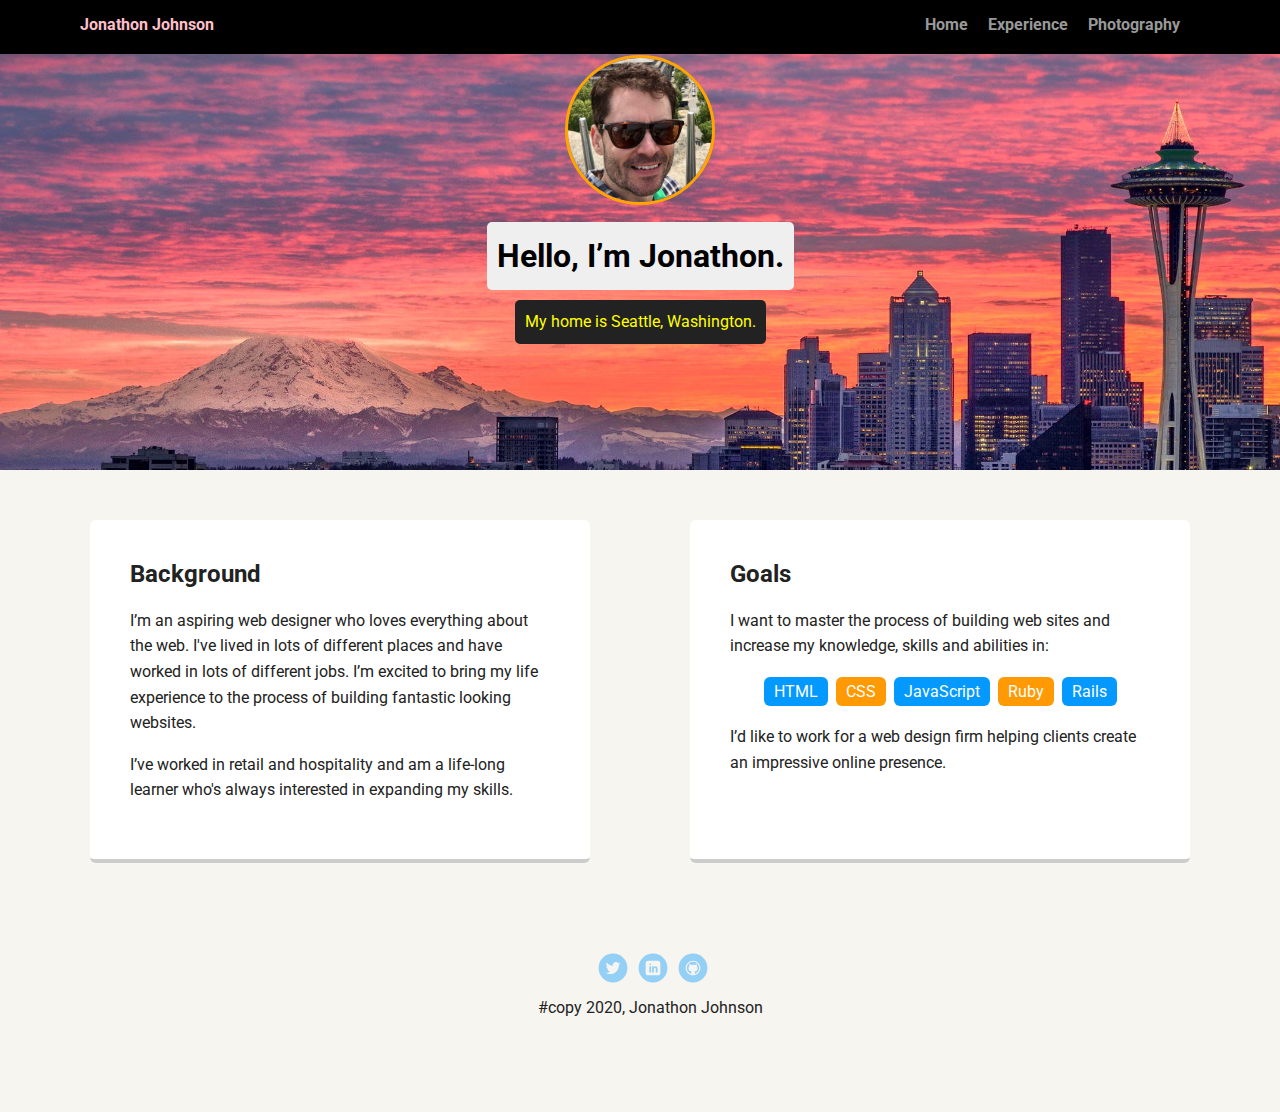
==== index.html @ ba164b48 "added files starter files mid-lesson" ====
<!doctype html>
<html lang="en">
<head>
  <meta charset="utf-8">
  <title>Jonathon Johnson's Profile</title>
  <meta name="viewport" content="width=device-width, initial-scale=1.0">
  <link rel="stylesheet" href="styles.css">
  <link href="https://fonts.googleapis.com/css?family=Muli%7CRoboto:400,300,500,700,900" rel="stylesheet"></head>
  <body>

    <div class="main-nav">
        <ul class="nav">
          <li class="name">Jonathon Johnson</li>
          <li><a href="#">Home</a></li>
          <li><a href="#">Experience</a></li>
          <li><a href="#">Photography</a><li>
        </ul>
    </div>

    <header>
      <img src="images/me.png" alt="Drawing of Jonathon Johnson" class="profile-image">
      <h1 class="tag name">Hello, I’m Jonathon.</h1>
      <p class="tag location">My home is Seattle, Washington.</p>
    </header>

    <main class="flex">
      <div class="card">
        <h2>Background</h2>
        <p>I’m an aspiring web designer who loves everything about the web. I've lived in lots of different places and have worked in lots of different jobs. I’m excited to bring my life experience to the process of building fantastic looking websites.</p>
        <p>I’ve worked in retail and hospitality and am a life-long learner who's always interested in expanding my skills.</p>
      </div>

      <div class="card">
        <h2>Goals</h2>
        <p>I want to master the process of building web sites and increase my knowledge, skills and abilities in:</p>
        <ul class="skills">
          <li>HTML</li>
          <li>CSS</li>
          <li>JavaScript</li>
          <li>Ruby</li>
          <li>Rails</li>
        </ul>
        <p>I’d like to work for a web design firm helping clients create an impressive online presence.</p>
      </div>

    </main>
    <footer>
      <ul>
        <li><a href="#" class="social twitter">Twitter</a></li>
        <li><a href="#" class="social linkedin">LinkedIn</a></li>
        <li><a href="#" class="social github">Github</a></li>
      </ul>
      <p class="copyright">#copy 2020, Jonathon Johnson</p>
    </footer>
  </body>
  </html>
---- styles.css ----
/* Global Layout Set-up */
* {
  box-sizing: border-box;
}

body {
  margin: 0;
  padding: 0;
  text-align: center;
  font-family: 'Roboto', sans-serif;
  color: #222;
  background: #f7f5f0;
}
/* Link Styles */

a {
  text-decoration: none;
  color: #999;
}
a:hover {
  color: #6633ff;
}

/* Section Styles */

.main-nav {
  width: 100%;
  background: black;
  min-height: 30px;
  padding: 10px;
  position: fixed;
  text-align: center;
}
.nav {
  display: flex;
  justify-content: space-around;
  font-weight: 700;
  list-style-type: none;
  margin: 0 auto;
  padding: 0;
}

.nav .name {
    display: block;
    margin-right: auto;
    color: pink;
}
.nav li {
  padding: 5px 10px 10px 10px;
}
.nav a {
  transition: all .5s;
}
.nav a:hover {
  color: white
}

header {
  text-align: center;
  background: url('images/seattle.jpg') no-repeat top center ;
  background-size: cover;
  overflow: hidden;
  padding-top: 5px;
}
header {
  line-height: 1.5;
}
header .profile-image {
  margin-top: 50px;
  width: 150px;
  height: 150px;
  border-radius: 50%;
  border: 3px solid orange;
  transition: all .5s;
}
header .profile-image:hover {
  transform: scale(1.2) rotate(12deg);
}
.tag {
  background-color: #efefef;
  color: black;
  padding: 10px;
  border-radius: 5px;
  display: table;
  margin: 10px auto;
}
.location {
  background-color: #222;
  color: yellow;
}
.card {
  margin: 30px;
  padding: 20px 40px 40px;
  max-width: 500px;
  text-align: left;
  background: #fff;
  border-bottom: 4px solid #ccc;
  border-radius: 6px;
  transition: all .5s;
}
.card:hover {
  border-color: #ff99ff;
}

ul.skills {
  padding: 0;
  text-align: center;
}

.skills li {
  border-radius: 6px;
  display: inline-block;
  background: #ff9904;
  color: white;
  padding: 5px 10px;
  margin: 2px;
}

.skills li:nth-child(odd) {
  background: #0399ff;
}

footer {
  width: 100%;
  min-height: 30px;
  padding: 20px 0 40px 20px;
}

footer .copyright {
  top: -8px;
  font-size: .75em;
}

footer ul {
  list-style-type: none;
  margin: 0;
  padding: 0;
}

footer ul li {
  display: inline-block;
}

a.social {
  display: inline-block;
  text-indent: -9999px;
  margin-left: 5px;
  width: 30px;
  height: 30px;
  background-size: 30px 30px;
  opacity: .4;
  transition: all .5s;
}
a.twitter {
  background-image: url(images/twitter.svg);
}
a.linkedin {
  background-image: url(images/linkedin.svg);
}
a.github {
  background-image: url(images/github.svg);
}
a.social:hover {
  opacity: 1;
}
.clearfix {
  clear: both;
}

/* Styles for larger screens */
@media screen and (min-width: 720px) {

  .flex {
      display: -ms-flexbox;      /* TWEENER - IE 10 */
      display: flex;
      max-width: 1200px;
      -ms-flex-pack: distribute;
      justify-content: space-around;
      margin: 0 auto;
  }

  header {
    min-height: 470px;
  }

  .nav {
    max-width: 1200px;
    padding: 0 30px;
  }


  main {
    padding-top: 20px;
  }

  main p {
    line-height: 1.6em;
  }

  footer {
    font-size: 1.3em;
    max-width: 1200px;
    margin: 40px auto;
  }

}
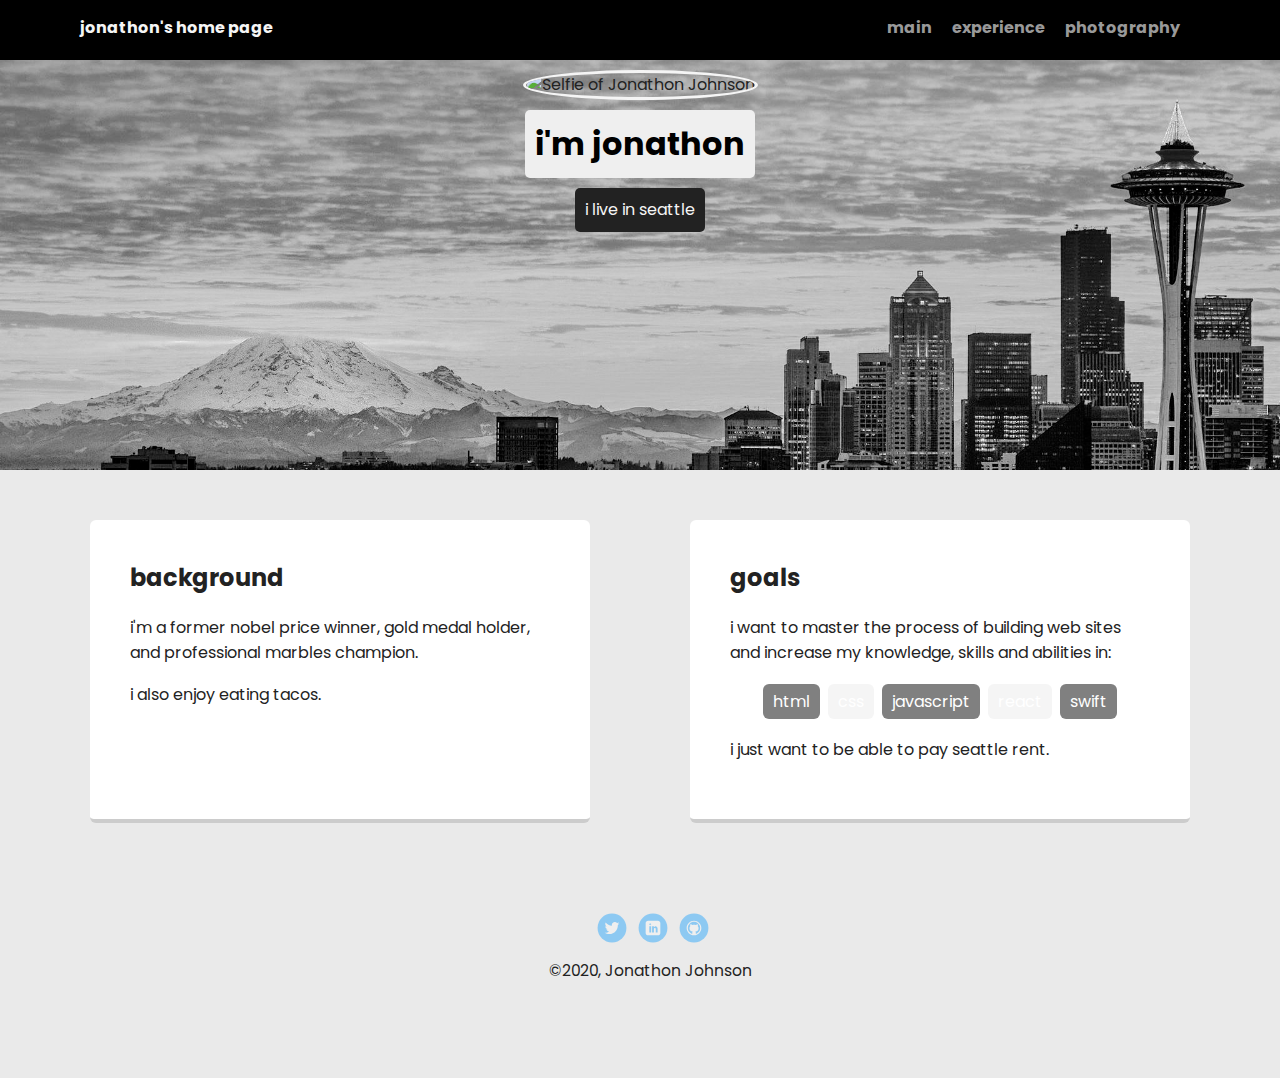
==== commit e822ff63: "changed hover, colors" ====
--- a/index.html
+++ b/index.html
@@ -2,45 +2,46 @@
 <html lang="en">
 <head>
   <meta charset="utf-8">
-  <title>Jonathon Johnson's Profile</title>
+  <title>jonathon's home page</title>
   <meta name="viewport" content="width=device-width, initial-scale=1.0">
   <link rel="stylesheet" href="styles.css">
-  <link href="https://fonts.googleapis.com/css?family=Muli%7CRoboto:400,300,500,700,900" rel="stylesheet"></head>
+  <link href="https://fonts.googleapis.com/css2?family=Poppins&display=swap" rel="stylesheet">
+</head>
   <body>
 
     <div class="main-nav">
         <ul class="nav">
-          <li class="name">Jonathon Johnson</li>
-          <li><a href="#">Home</a></li>
-          <li><a href="#">Experience</a></li>
-          <li><a href="#">Photography</a><li>
+          <li class="name">jonathon's home page</li>
+          <li><a href="../index.html">main</a></li>
+          <li><a href="../experience.html">experience</a></li>
+          <li><a href="../photography.html">photography</a><li>
         </ul>
     </div>
 
     <header>
-      <img src="images/me.png" alt="Drawing of Jonathon Johnson" class="profile-image">
-      <h1 class="tag name">Hello, I’m Jonathon.</h1>
-      <p class="tag location">My home is Seattle, Washington.</p>
+      <img src="https://placeimg.com/150/150/people" alt="Selfie of Jonathon Johnson" class="profile-image">
+      <h1 class="tag name">i'm jonathon</h1>
+      <p class="tag location">i live in seattle</p>
     </header>
 
     <main class="flex">
       <div class="card">
-        <h2>Background</h2>
-        <p>I’m an aspiring web designer who loves everything about the web. I've lived in lots of different places and have worked in lots of different jobs. I’m excited to bring my life experience to the process of building fantastic looking websites.</p>
-        <p>I’ve worked in retail and hospitality and am a life-long learner who's always interested in expanding my skills.</p>
+        <h2>background</h2>
+        <p>i'm a former nobel price winner, gold medal holder, and professional marbles champion.</p>
+        <p>i also enjoy eating tacos.</p>
       </div>
 
       <div class="card">
-        <h2>Goals</h2>
-        <p>I want to master the process of building web sites and increase my knowledge, skills and abilities in:</p>
+        <h2>goals</h2>
+        <p>i want to master the process of building web sites and increase my knowledge, skills and abilities in:</p>
         <ul class="skills">
-          <li>HTML</li>
-          <li>CSS</li>
-          <li>JavaScript</li>
-          <li>Ruby</li>
-          <li>Rails</li>
+          <li>html</li>
+          <li>css</li>
+          <li>javascript</li>
+          <li>react</li>
+          <li>swift</li>
         </ul>
-        <p>I’d like to work for a web design firm helping clients create an impressive online presence.</p>
+        <p>i just want to be able to pay seattle rent.</p>
       </div>
 
     </main>
@@ -50,7 +51,7 @@
         <li><a href="#" class="social linkedin">LinkedIn</a></li>
         <li><a href="#" class="social github">Github</a></li>
       </ul>
-      <p class="copyright">#copy 2020, Jonathon Johnson</p>
+      <p class="copyright">&copy;2020, Jonathon Johnson</p>
     </footer>
   </body>
   </html>
--- a/styles.css
+++ b/styles.css
@@ -7,9 +7,9 @@
   margin: 0;
   padding: 0;
   text-align: center;
-  font-family: 'Roboto', sans-serif;
+  font-family: 'Poppins', sans-serif;
   color: #222;
-  background: #f7f5f0;
+  background: #eaeaea;
 }
 /* Link Styles */
 
@@ -43,7 +43,7 @@
 .nav .name {
     display: block;
     margin-right: auto;
-    color: pink;
+    color: whitesmoke;
 }
 .nav li {
   padding: 5px 10px 10px 10px;
@@ -57,6 +57,12 @@
 
 header {
   text-align: center;
+  background: url('images/seattlebw.jpg') no-repeat top center ;
+  background-size: cover;
+  overflow: hidden;
+  padding-top: 5px;
+}
+header:hover {
   background: url('images/seattle.jpg') no-repeat top center ;
   background-size: cover;
   overflow: hidden;
@@ -66,15 +72,15 @@
   line-height: 1.5;
 }
 header .profile-image {
-  margin-top: 50px;
+  margin-top: 65px;
   width: 150px;
   height: 150px;
   border-radius: 50%;
-  border: 3px solid orange;
+  border: 3px solid whitesmoke;
   transition: all .5s;
 }
 header .profile-image:hover {
-  transform: scale(1.2) rotate(12deg);
+  transform: scale(1.1) rotate(4deg);
 }
 .tag {
   background-color: #efefef;
@@ -86,7 +92,7 @@
 }
 .location {
   background-color: #222;
-  color: yellow;
+  color: whitesmoke;
 }
 .card {
   margin: 30px;
@@ -110,14 +116,14 @@
 .skills li {
   border-radius: 6px;
   display: inline-block;
-  background: #ff9904;
+  background: whitesmoke;
   color: white;
   padding: 5px 10px;
   margin: 2px;
 }
 
 .skills li:nth-child(odd) {
-  background: #0399ff;
+  background: gray;
 }
 
 footer {
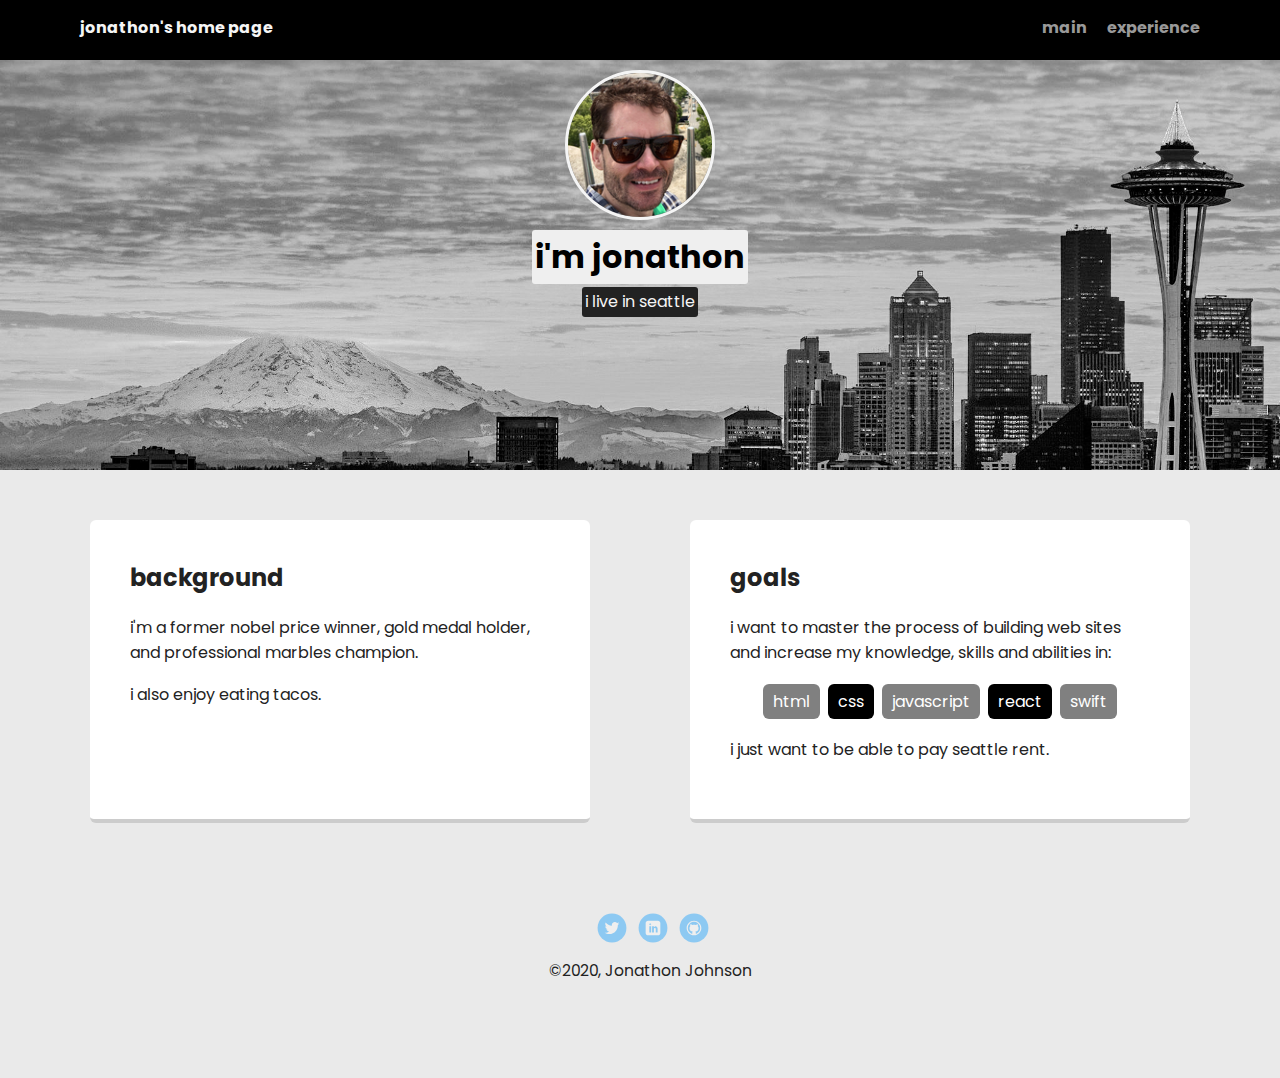
==== commit 6dddbdd3: "new photo" ====
--- a/index.html
+++ b/index.html
@@ -14,12 +14,11 @@
           <li class="name">jonathon's home page</li>
           <li><a href="../index.html">main</a></li>
           <li><a href="../experience.html">experience</a></li>
-          <li><a href="../photography.html">photography</a><li>
         </ul>
     </div>
 
     <header>
-      <img src="https://placeimg.com/150/150/people" alt="Selfie of Jonathon Johnson" class="profile-image">
+      <img src="images/me.jpg" alt="Selfie of Jonathon Johnson" class="profile-image">
       <h1 class="tag name">i'm jonathon</h1>
       <p class="tag location">i live in seattle</p>
     </header>
--- a/styles.css
+++ b/styles.css
@@ -85,10 +85,10 @@
 .tag {
   background-color: #efefef;
   color: black;
-  padding: 10px;
-  border-radius: 5px;
+  padding: 3px;
+  border-radius: 3px;
   display: table;
-  margin: 10px auto;
+  margin: 3px auto;
 }
 .location {
   background-color: #222;
@@ -116,7 +116,7 @@
 .skills li {
   border-radius: 6px;
   display: inline-block;
-  background: whitesmoke;
+  background: black;
   color: white;
   padding: 5px 10px;
   margin: 2px;
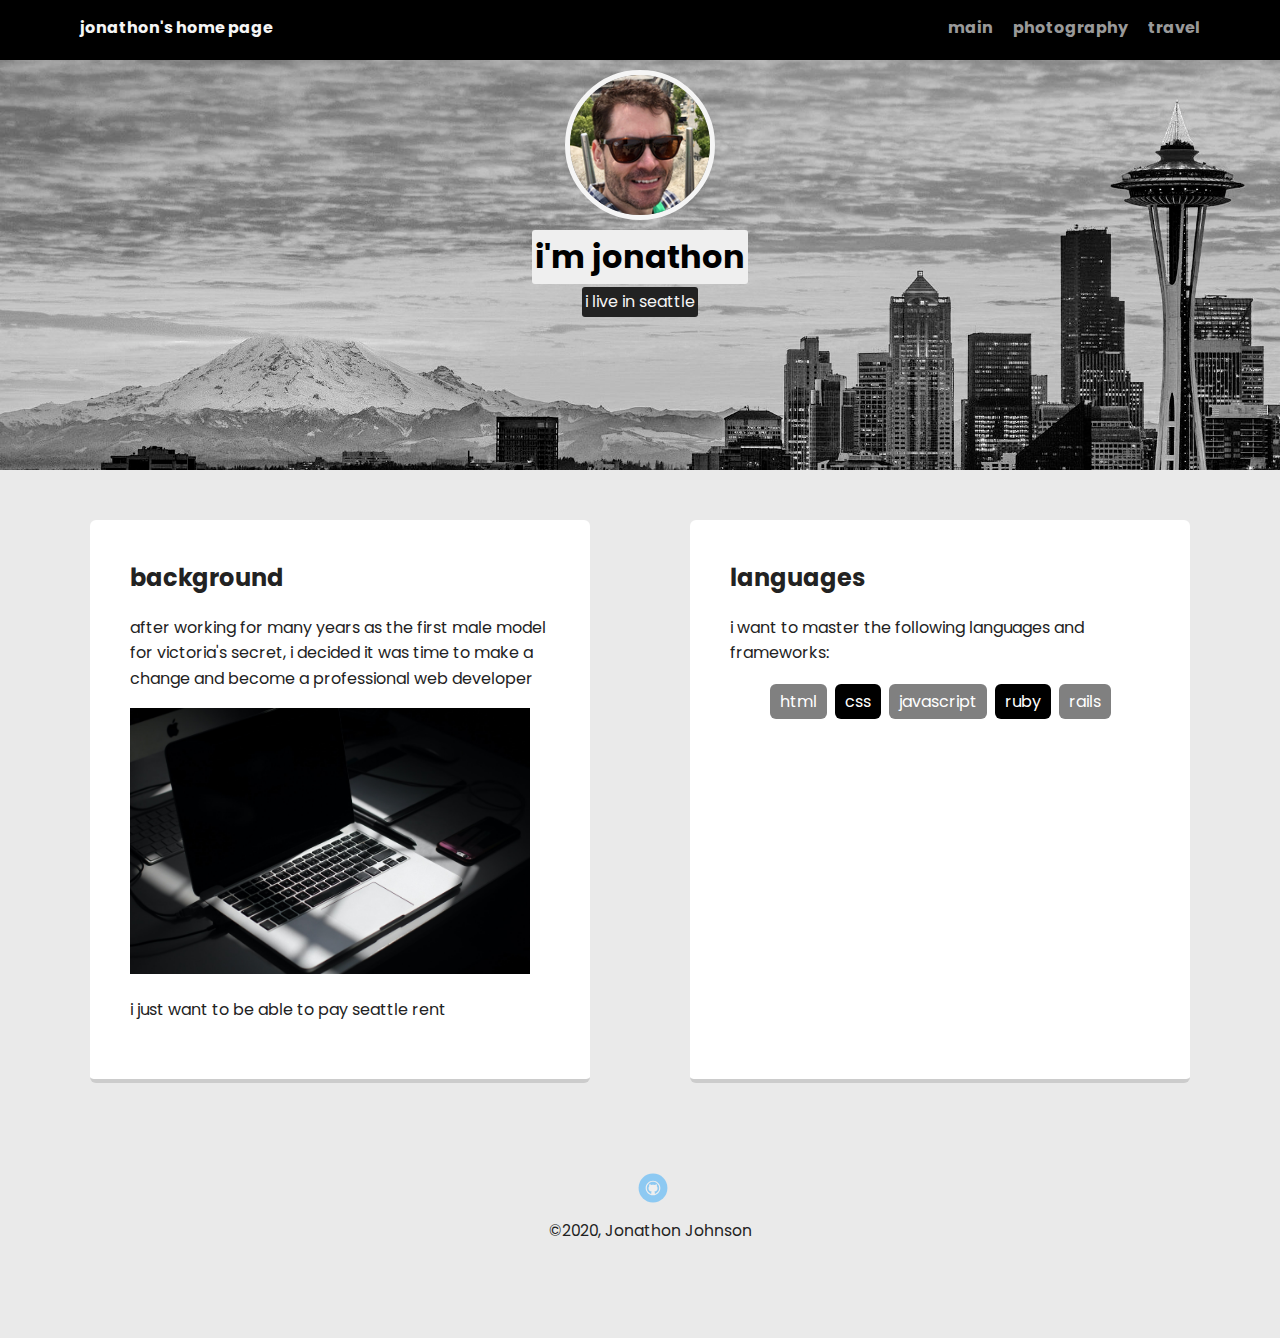
==== commit 9160664a: "this might be it!" ====
--- a/index.html
+++ b/index.html
@@ -9,46 +9,45 @@
 </head>
   <body>
 
-    <div class="main-nav">
+    <div class="bar-nav">
         <ul class="nav">
           <li class="name">jonathon's home page</li>
-          <li><a href="../index.html">main</a></li>
-          <li><a href="../experience.html">experience</a></li>
+          <li><a href="./index.html">main</a></li>
+          <li><a href="./photos.html">photography</a></li>
+            <li><a href="./travel.html">travel</a></li>
         </ul>
     </div>
 
     <header>
-      <img src="images/me.jpg" alt="Selfie of Jonathon Johnson" class="profile-image">
+      <img src="images/me.jpg" alt="Selfie of Jonathon" class="profile-image">
       <h1 class="tag name">i'm jonathon</h1>
       <p class="tag location">i live in seattle</p>
     </header>
 
     <main class="flex">
-      <div class="card">
+      <div class="article">
         <h2>background</h2>
-        <p>i'm a former nobel price winner, gold medal holder, and professional marbles champion.</p>
-        <p>i also enjoy eating tacos.</p>
+        <p>after working for many years as the first male model for victoria's secret, i decided it was time to make a change and become a professional web developer</p>
+          <img src="images/laptop.jpg" width="400px">
+        <p>i just want to be able to pay seattle rent</p>
       </div>
 
-      <div class="card">
-        <h2>goals</h2>
-        <p>i want to master the process of building web sites and increase my knowledge, skills and abilities in:</p>
+      <div class="article">
+        <h2>languages</h2>
+        <p>i want to master the following languages and frameworks:</p>
         <ul class="skills">
           <li>html</li>
           <li>css</li>
           <li>javascript</li>
-          <li>react</li>
-          <li>swift</li>
+          <li>ruby</li>
+          <li>rails</li>
         </ul>
-        <p>i just want to be able to pay seattle rent.</p>
       </div>
 
     </main>
     <footer>
       <ul>
-        <li><a href="#" class="social twitter">Twitter</a></li>
-        <li><a href="#" class="social linkedin">LinkedIn</a></li>
-        <li><a href="#" class="social github">Github</a></li>
+        <li><a href="https://github.com/jonathondev" class="social github">Github</a></li>
       </ul>
       <p class="copyright">&copy;2020, Jonathon Johnson</p>
     </footer>
--- a/styles.css
+++ b/styles.css
@@ -23,7 +23,7 @@
 
 /* Section Styles */
 
-.main-nav {
+.bar-nav {
   width: 100%;
   background: black;
   min-height: 30px;
@@ -76,7 +76,7 @@
   width: 150px;
   height: 150px;
   border-radius: 50%;
-  border: 3px solid whitesmoke;
+  border: 5px solid whitesmoke;
   transition: all .5s;
 }
 header .profile-image:hover {
@@ -94,7 +94,7 @@
   background-color: #222;
   color: whitesmoke;
 }
-.card {
+.article {
   margin: 30px;
   padding: 20px 40px 40px;
   max-width: 500px;
@@ -104,7 +104,7 @@
   border-radius: 6px;
   transition: all .5s;
 }
-.card:hover {
+.article:hover {
   border-color: #ff99ff;
 }
 
@@ -124,6 +124,26 @@
 
 .skills li:nth-child(odd) {
   background: gray;
+}
+
+/* image gallery attempt */
+.row {
+    display: flex;
+    flex-wrap: wrap;
+    padding: 0 1px;
+}
+
+/* ideally this will be tree columns */
+.column {
+    flex: 25%;
+    max-width: 50%;
+    padding: 0 4px;
+}
+
+.column img {
+    margin-top: 5px;
+    vertical-align: middle;
+    width: 200%;
 }
 
 footer {
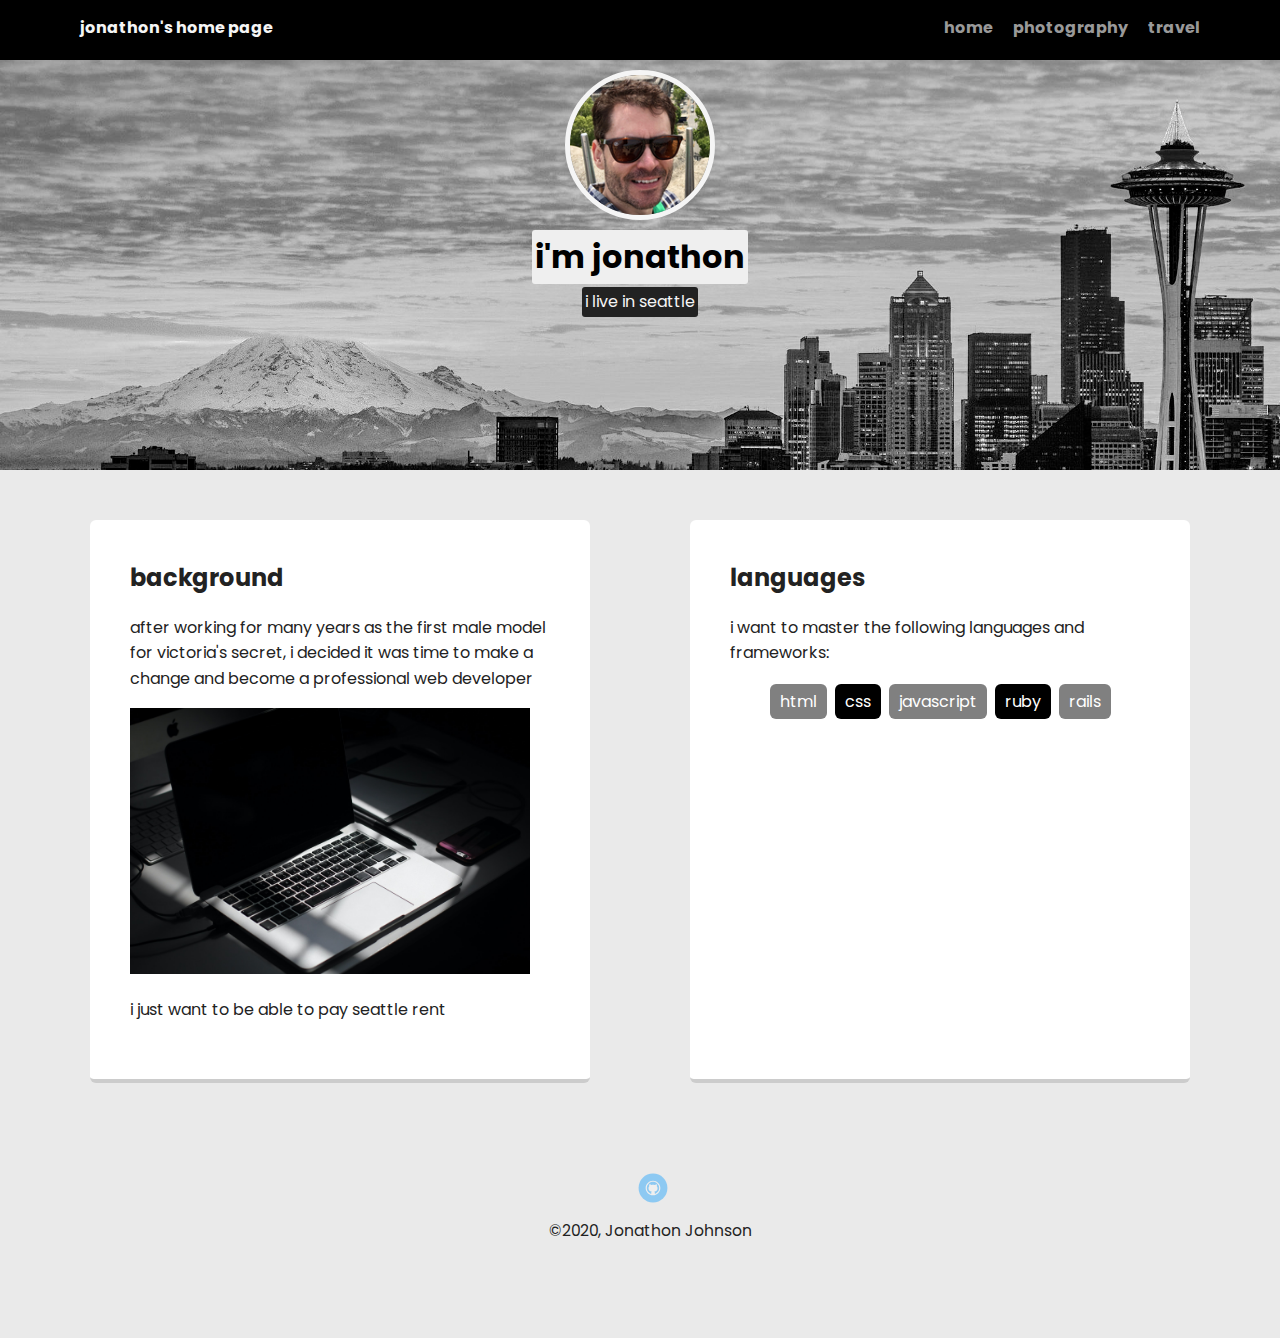
==== commit d505850a: "absolute final - ready to submit" ====
--- a/index.html
+++ b/index.html
@@ -9,14 +9,14 @@
 </head>
   <body>
 
-    <div class="bar-nav">
+    <nav class="bar-nav">
         <ul class="nav">
           <li class="name">jonathon's home page</li>
-          <li><a href="./index.html">main</a></li>
+          <li><a href="./index.html">home</a></li>
           <li><a href="./photos.html">photography</a></li>
             <li><a href="./travel.html">travel</a></li>
         </ul>
-    </div>
+    </nav>
 
     <header>
       <img src="images/me.jpg" alt="Selfie of Jonathon" class="profile-image">
@@ -25,14 +25,14 @@
     </header>
 
     <main class="flex">
-      <div class="article">
+      <article class="article">
         <h2>background</h2>
         <p>after working for many years as the first male model for victoria's secret, i decided it was time to make a change and become a professional web developer</p>
-          <img src="images/laptop.jpg" width="400px">
+          <img src="images/laptop.jpg" alt="image of a laptop computer" width="400">
         <p>i just want to be able to pay seattle rent</p>
-      </div>
+      </article>
 
-      <div class="article">
+      <article class="article">
         <h2>languages</h2>
         <p>i want to master the following languages and frameworks:</p>
         <ul class="skills">
@@ -42,7 +42,7 @@
           <li>ruby</li>
           <li>rails</li>
         </ul>
-      </div>
+      </article>
 
     </main>
     <footer>
--- a/styles.css
+++ b/styles.css
@@ -133,18 +133,19 @@
     padding: 0 1px;
 }
 
-/* ideally this will be tree columns */
+/* ideally this will be three columns */
 .column {
-    flex: 25%;
-    max-width: 50%;
+    flex: 50%;
+    max-width: 100%;
     padding: 0 4px;
 }
 
 .column img {
     margin-top: 5px;
     vertical-align: middle;
-    width: 200%;
-}
+    width: 33%;
+}
+/* giving up on the columns this is too far ahead right now */
 
 footer {
   width: 100%;
